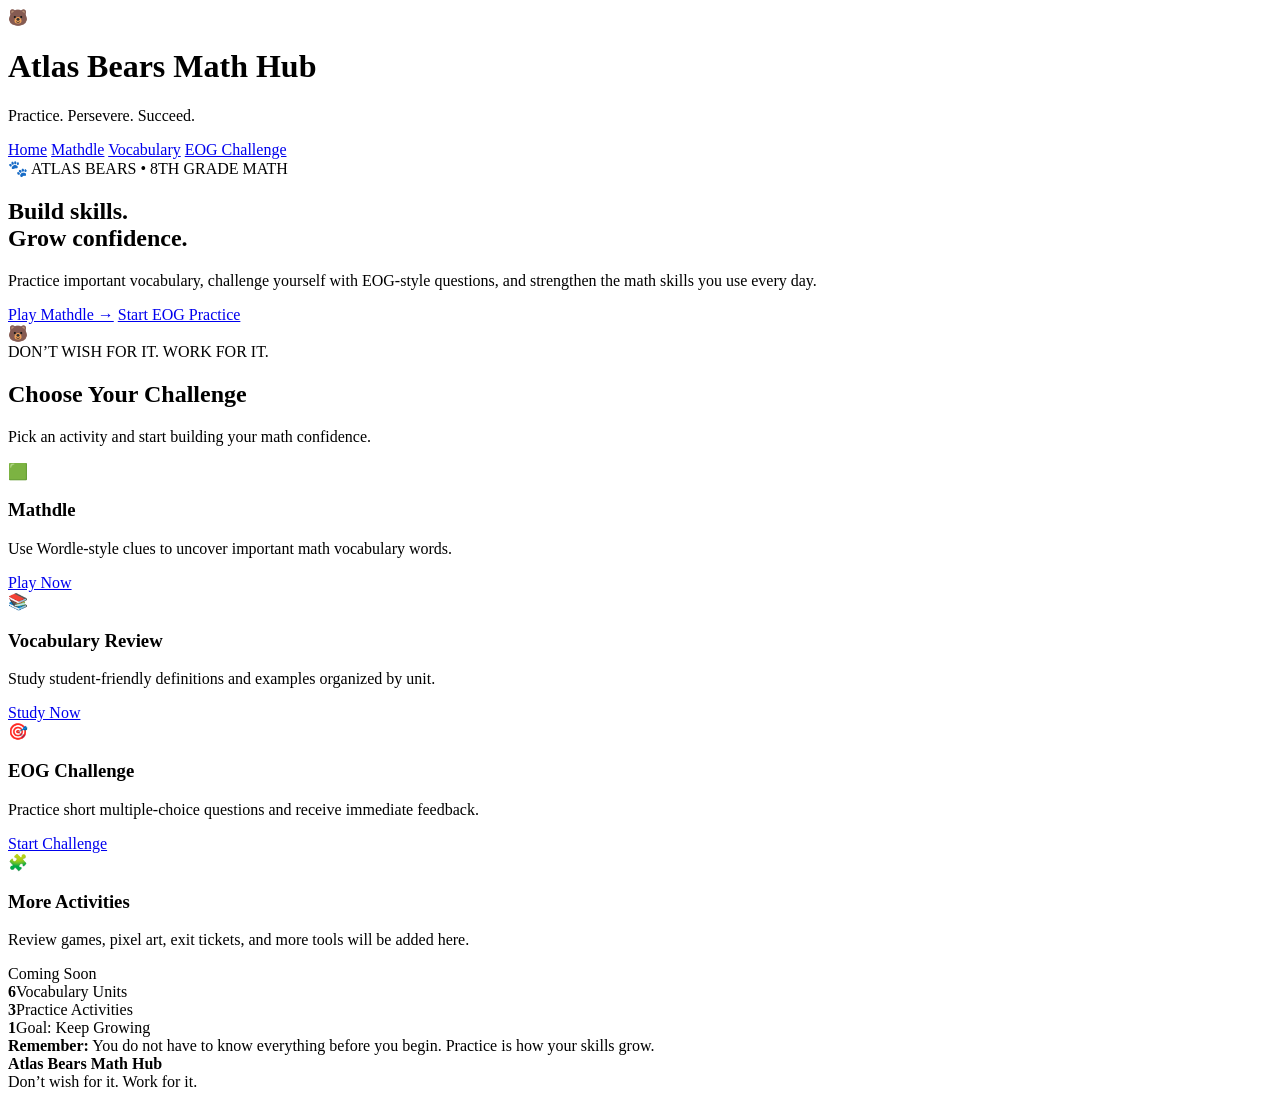
==== index.html @ 7f285920 "Add files via upload" ====
<!DOCTYPE html>
<html lang="en">
<head>
  <meta charset="UTF-8">
  <meta name="viewport" content="width=device-width, initial-scale=1.0">
  <meta name="theme-color" content="#111111">
  <title>Atlas Bears Math Hub</title>
  <link rel="stylesheet" href="assets/styles.css">
</head>
<body>
<header class="topbar">
  <div class="brand">
    <div class="brand-left">
      <div class="brand-mark" aria-hidden="true">🐻</div>
      <div>
        <h1>Atlas Bears Math Hub</h1>
        <p>Practice. Persevere. Succeed.</p>
      </div>
    </div>
    <nav aria-label="Main navigation">
      <a class="active" href="index.html">Home</a>
      <a href="mathdle.html">Mathdle</a>
      <a href="vocabulary.html">Vocabulary</a>
      <a href="eog-challenge.html">EOG Challenge</a>
    </nav>
  </div>
</header>

<main>
  <section class="hero">
    <div class="hero-copy">
      <div class="eyebrow">🐾 ATLAS BEARS • 8TH GRADE MATH</div>
      <h2>Build skills.<br><span>Grow confidence.</span></h2>
      <p>Practice important vocabulary, challenge yourself with EOG-style questions, and strengthen the math skills you use every day.</p>
      <div class="hero-actions">
        <a class="btn gold" href="mathdle.html">Play Mathdle →</a>
        <a class="btn secondary" href="eog-challenge.html">Start EOG Practice</a>
      </div>
    </div>
    <div class="hero-art" aria-hidden="true">
      <div class="mascot-ring">🐻</div>
    </div>
  </section>

  <div class="motto-strip">DON’T WISH FOR IT. WORK FOR IT.</div>

  <div class="section-heading">
    <div>
      <h2>Choose Your Challenge</h2>
      <p>Pick an activity and start building your math confidence.</p>
    </div>
  </div>

  <section class="grid">
    <article class="card">
      <div class="icon">🟩</div>
      <h3>Mathdle</h3>
      <p>Use Wordle-style clues to uncover important math vocabulary words.</p>
      <a class="btn primary" href="mathdle.html">Play Now</a>
    </article>

    <article class="card">
      <div class="icon">📚</div>
      <h3>Vocabulary Review</h3>
      <p>Study student-friendly definitions and examples organized by unit.</p>
      <a class="btn gold" href="vocabulary.html">Study Now</a>
    </article>

    <article class="card">
      <div class="icon">🎯</div>
      <h3>EOG Challenge</h3>
      <p>Practice short multiple-choice questions and receive immediate feedback.</p>
      <a class="btn primary" href="eog-challenge.html">Start Challenge</a>
    </article>

    <article class="card">
      <div class="icon">🧩</div>
      <h3>More Activities</h3>
      <p>Review games, pixel art, exit tickets, and more tools will be added here.</p>
      <span class="btn secondary">Coming Soon</span>
    </article>
  </section>

  <section class="quick-stats" aria-label="Site highlights">
    <div class="stat"><strong>6</strong><span>Vocabulary Units</span></div>
    <div class="stat"><strong>3</strong><span>Practice Activities</span></div>
    <div class="stat"><strong>1</strong><span>Goal: Keep Growing</span></div>
  </section>

  <div class="notice">
    <strong>Remember:</strong> You do not have to know everything before you begin. Practice is how your skills grow.
  </div>
</main>

<footer class="footer">
  <strong>Atlas Bears Math Hub</strong><br>
  Don’t wish for it. Work for it.
</footer>
</body>
</html>
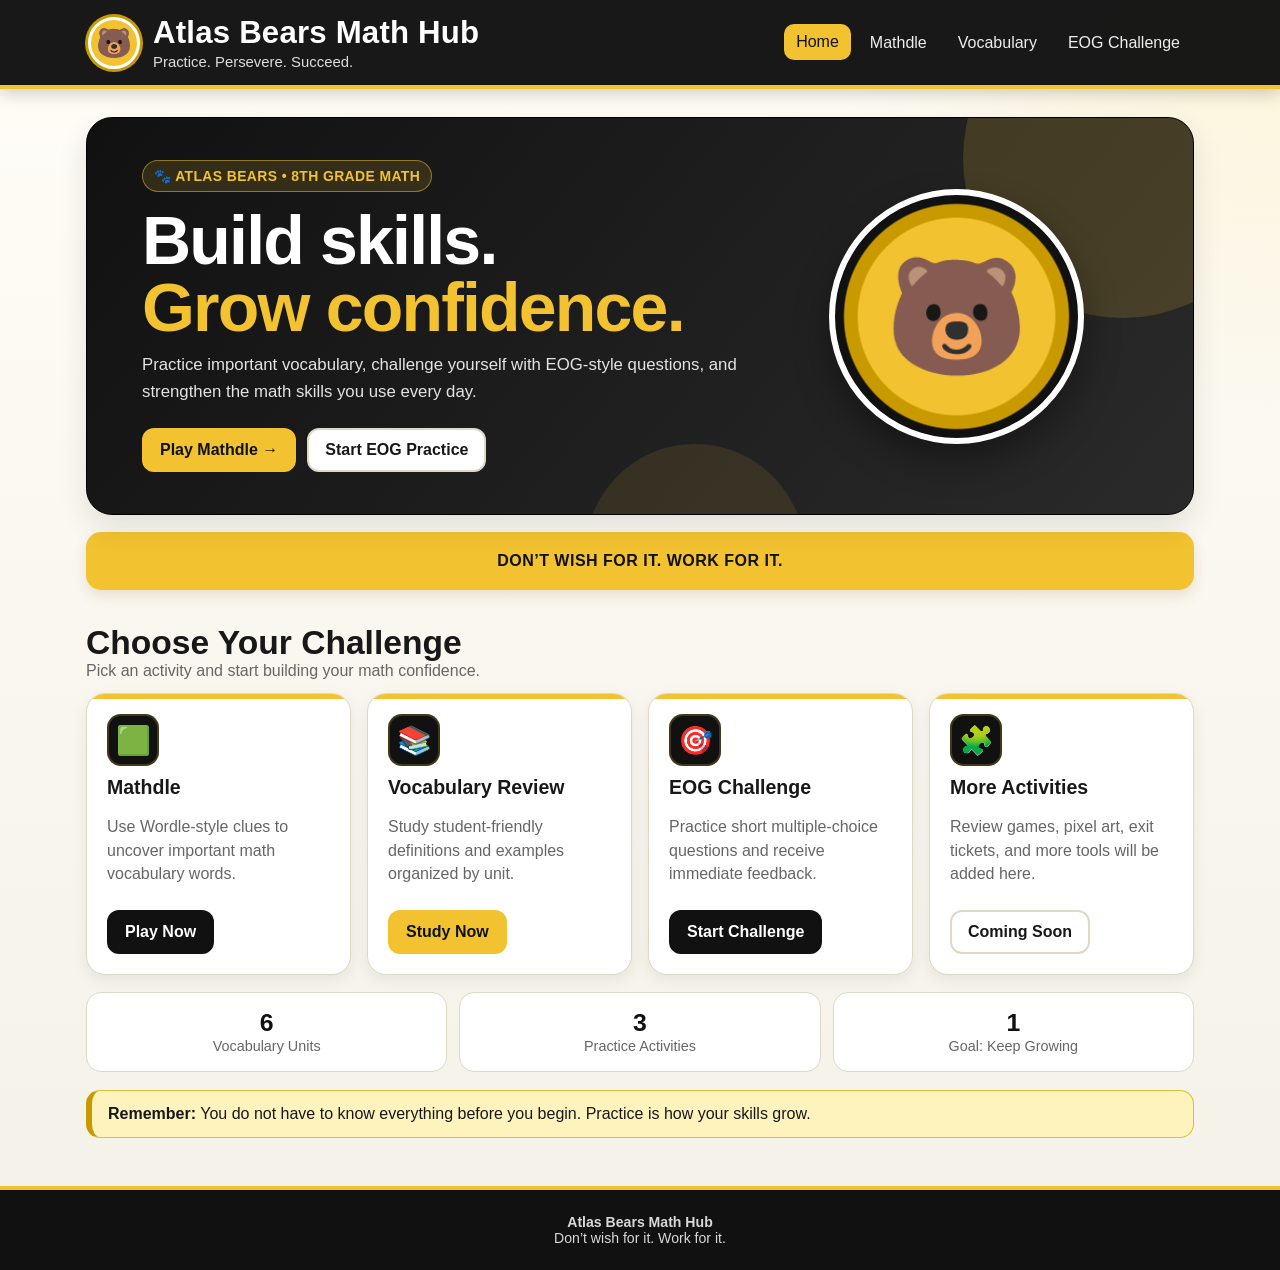
==== commit a4b7aded: "Add files via upload" ====
--- a/index.html
+++ b/index.html
@@ -5,7 +5,7 @@
   <meta name="viewport" content="width=device-width, initial-scale=1.0">
   <meta name="theme-color" content="#111111">
   <title>Atlas Bears Math Hub</title>
-  <link rel="stylesheet" href="assets/styles.css">
+  <link rel="stylesheet" href="styles.css">
 </head>
 <body>
 <header class="topbar">
--- a/styles.css
+++ b/styles.css
@@ -0,0 +1,311 @@
+
+:root{
+  --black:#111111;
+  --black-2:#1b1b1b;
+  --black-3:#2a2a2a;
+  --gold:#f2c230;
+  --gold-dark:#c99a00;
+  --gold-soft:#fff3bd;
+  --cream:#fffdf6;
+  --white:#ffffff;
+  --ink:#181818;
+  --muted:#666666;
+  --green:#538d4e;
+  --yellow:#b59f3b;
+  --gray:#787c7e;
+  --border:#ded8c7;
+  --shadow:0 12px 30px rgba(0,0,0,.10);
+}
+*{box-sizing:border-box}
+html{scroll-behavior:smooth}
+body{
+  margin:0;
+  font-family:Arial,Helvetica,sans-serif;
+  color:var(--ink);
+  background:
+    radial-gradient(circle at top right,rgba(242,194,48,.15),transparent 28rem),
+    linear-gradient(180deg,#fffdf7,#f4f1e8);
+}
+a{text-decoration:none;color:inherit}
+button,input,select,textarea{font:inherit}
+button{cursor:pointer}
+.hidden{display:none!important}
+
+.topbar{
+  position:sticky;
+  top:0;
+  z-index:20;
+  background:rgba(17,17,17,.97);
+  color:white;
+  border-bottom:4px solid var(--gold);
+  box-shadow:0 5px 16px rgba(0,0,0,.18);
+}
+.brand{
+  max-width:1140px;
+  margin:auto;
+  padding:15px 18px;
+  display:flex;
+  align-items:center;
+  justify-content:space-between;
+  gap:18px;
+}
+.brand-left{display:flex;align-items:center;gap:13px}
+.brand-mark{
+  width:52px;
+  height:52px;
+  border-radius:50%;
+  display:grid;
+  place-items:center;
+  background:var(--gold);
+  color:var(--black);
+  border:3px solid white;
+  box-shadow:0 0 0 3px var(--gold-dark);
+  font-size:29px;
+}
+.brand h1{font-size:clamp(1.25rem,3.5vw,1.95rem);margin:0;letter-spacing:.2px}
+.brand p{margin:3px 0 0;color:#ddd;font-size:.93rem}
+nav{display:flex;gap:7px;flex-wrap:wrap}
+nav a{
+  padding:9px 12px;
+  border-radius:10px;
+  color:#eee;
+  transition:.18s ease;
+}
+nav a:hover,nav a.active{
+  background:var(--gold);
+  color:var(--black);
+  transform:translateY(-1px);
+}
+
+main{max-width:1140px;margin:auto;padding:28px 16px 48px}
+
+.hero{
+  overflow:hidden;
+  position:relative;
+  min-height:390px;
+  display:grid;
+  align-items:center;
+  grid-template-columns:1.25fr .75fr;
+  gap:26px;
+  background:linear-gradient(130deg,var(--black),var(--black-3));
+  color:white;
+  border:1px solid #000;
+  border-radius:26px;
+  padding:42px clamp(22px,5vw,55px);
+  box-shadow:var(--shadow);
+}
+.hero:before{
+  content:"";
+  position:absolute;
+  width:320px;height:320px;
+  right:-90px;top:-120px;
+  border-radius:50%;
+  background:rgba(242,194,48,.16);
+}
+.hero:after{
+  content:"";
+  position:absolute;
+  width:220px;height:220px;
+  left:45%;bottom:-150px;
+  border-radius:50%;
+  background:rgba(242,194,48,.10);
+}
+.hero-copy,.hero-art{position:relative;z-index:1}
+.eyebrow{
+  display:inline-flex;
+  align-items:center;
+  gap:8px;
+  background:rgba(242,194,48,.14);
+  border:1px solid rgba(242,194,48,.5);
+  color:var(--gold);
+  padding:7px 11px;
+  border-radius:999px;
+  font-weight:700;
+  font-size:.87rem;
+  letter-spacing:.4px;
+}
+.hero h2{
+  margin:15px 0 12px;
+  font-size:clamp(2.2rem,6vw,4.25rem);
+  line-height:.98;
+  letter-spacing:-1.8px;
+}
+.hero h2 span{color:var(--gold)}
+.hero p{max-width:680px;margin:0;line-height:1.6;color:#e3e3e3;font-size:1.05rem}
+.hero-actions{display:flex;gap:11px;flex-wrap:wrap;margin-top:22px}
+.hero-art{
+  display:grid;
+  place-items:center;
+  min-height:250px;
+}
+.mascot-ring{
+  width:min(255px,65vw);
+  aspect-ratio:1;
+  border-radius:50%;
+  display:grid;
+  place-items:center;
+  background:radial-gradient(circle,var(--gold) 0 57%,var(--gold-dark) 58% 65%,var(--black) 66%);
+  border:6px solid white;
+  box-shadow:0 18px 35px rgba(0,0,0,.35);
+  font-size:115px;
+  animation:float 3.2s ease-in-out infinite;
+}
+@keyframes float{50%{transform:translateY(-8px)}}
+
+.motto-strip{
+  margin:17px 0 0;
+  display:flex;
+  align-items:center;
+  justify-content:center;
+  text-align:center;
+  min-height:58px;
+  padding:12px 18px;
+  background:var(--gold);
+  color:var(--black);
+  border-radius:15px;
+  font-weight:900;
+  letter-spacing:.5px;
+  box-shadow:0 6px 14px rgba(130,95,0,.15);
+}
+
+.section-heading{
+  display:flex;
+  align-items:end;
+  justify-content:space-between;
+  gap:16px;
+  margin:34px 0 13px;
+}
+.section-heading h2,.section-title{margin:0;font-size:clamp(1.55rem,4vw,2.1rem)}
+.section-heading p{margin:0;color:var(--muted)}
+
+.grid{
+  display:grid;
+  grid-template-columns:repeat(auto-fit,minmax(235px,1fr));
+  gap:16px;
+}
+.card{
+  position:relative;
+  overflow:hidden;
+  background:white;
+  border:1px solid var(--border);
+  border-radius:19px;
+  padding:20px;
+  box-shadow:0 5px 16px rgba(0,0,0,.07);
+  transition:transform .18s ease,box-shadow .18s ease,border-color .18s ease;
+}
+.card:hover{
+  transform:translateY(-4px);
+  box-shadow:0 13px 24px rgba(0,0,0,.12);
+  border-color:var(--gold-dark);
+}
+.card:before{
+  content:"";
+  position:absolute;
+  top:0;left:0;right:0;
+  height:5px;
+  background:var(--gold);
+}
+.card h3{margin:10px 0 7px;font-size:1.22rem}
+.card p{color:var(--muted);line-height:1.48}
+.card .icon{
+  width:52px;height:52px;
+  display:grid;place-items:center;
+  border-radius:14px;
+  background:var(--black);
+  color:var(--gold);
+  font-size:28px;
+  box-shadow:inset 0 0 0 2px rgba(242,194,48,.22);
+}
+.card .btn{margin-top:8px;display:inline-flex}
+
+.btn{
+  border:none;
+  border-radius:12px;
+  padding:11px 16px;
+  font-weight:800;
+  display:inline-flex;
+  align-items:center;
+  justify-content:center;
+  gap:7px;
+  transition:.16s ease;
+}
+.btn:hover{transform:translateY(-2px)}
+.primary{background:var(--black);color:white;border:2px solid var(--black)}
+.primary:hover{background:var(--black-3)}
+.gold{background:var(--gold);color:var(--black);border:2px solid var(--gold)}
+.gold:hover{background:#ffd84f}
+.secondary{background:white;color:var(--ink);border:2px solid var(--border)}
+.secondary:hover{border-color:var(--gold-dark)}
+.danger{background:#feecec;color:#a52828;border:1px solid #e9bcbc}
+
+.quick-stats{
+  display:grid;
+  grid-template-columns:repeat(3,1fr);
+  gap:12px;
+  margin-top:17px;
+}
+.stat{
+  background:white;
+  border:1px solid var(--border);
+  border-radius:15px;
+  padding:16px;
+  text-align:center;
+}
+.stat strong{display:block;font-size:1.55rem;color:var(--black)}
+.stat span{color:var(--muted);font-size:.9rem}
+
+.notice{
+  background:var(--gold-soft);
+  border:1px solid #dfbd3c;
+  border-left:6px solid var(--gold-dark);
+  border-radius:14px;
+  padding:14px 16px;
+  margin-top:18px;
+}
+.panel{
+  background:white;
+  border:1px solid var(--border);
+  border-radius:20px;
+  padding:21px;
+  margin-bottom:16px;
+  box-shadow:var(--shadow)
+}
+.actions{display:flex;gap:10px;justify-content:center;flex-wrap:wrap;margin-top:16px}
+.footer{
+  background:var(--black);
+  color:#d8d8d8;
+  text-align:center;
+  font-size:.88rem;
+  padding:24px 15px;
+  border-top:4px solid var(--gold);
+}
+label{display:block;font-weight:800;margin:10px 0 5px}
+input,select,textarea{
+  width:100%;
+  border:1px solid var(--border);
+  border-radius:10px;
+  padding:11px;
+  background:white;
+}
+select:focus,input:focus,textarea:focus{outline:3px solid rgba(242,194,48,.32);border-color:var(--gold-dark)}
+.small{font-size:.88rem;color:#666;line-height:1.4}
+
+@media(max-width:820px){
+  .brand{align-items:flex-start;flex-direction:column}
+  nav{width:100%}
+  .hero{grid-template-columns:1fr;text-align:center;padding-top:34px}
+  .hero-copy p{margin-inline:auto}
+  .hero-actions{justify-content:center}
+  .hero-art{min-height:210px}
+  .mascot-ring{width:205px;font-size:92px}
+  .section-heading{align-items:flex-start;flex-direction:column}
+}
+@media(max-width:560px){
+  nav{display:grid;grid-template-columns:repeat(2,1fr)}
+  nav a{text-align:center}
+  .quick-stats{grid-template-columns:1fr}
+  .hero{border-radius:19px}
+}
+@media(prefers-reduced-motion:reduce){
+  *{animation:none!important;transition:none!important;scroll-behavior:auto!important}
+}
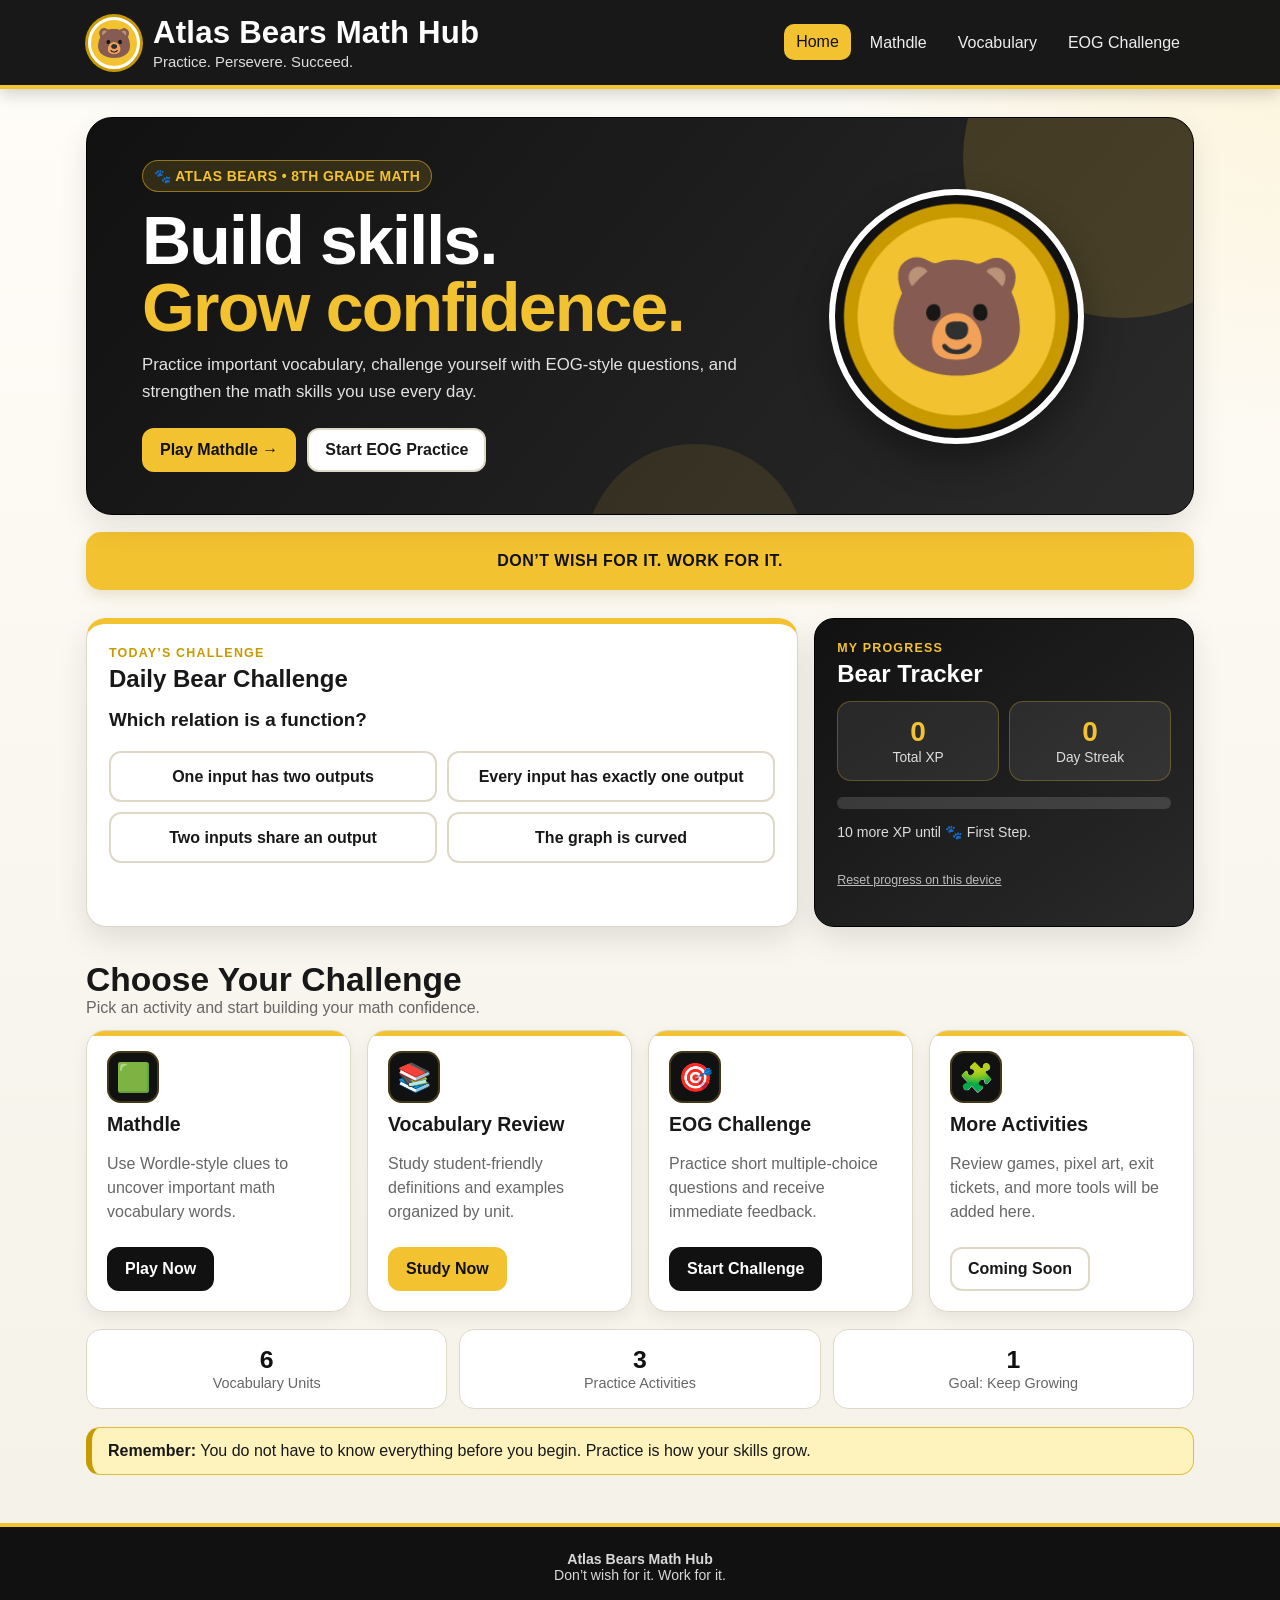
==== commit 09947cd1: "Add files via upload" ====
--- a/index.html
+++ b/index.html
@@ -43,6 +43,38 @@
   </section>
 
   <div class="motto-strip">DON’T WISH FOR IT. WORK FOR IT.</div>
+
+
+  <section class="phase2-dashboard" aria-labelledby="daily-title">
+    <div class="daily-card">
+      <div class="dashboard-label">TODAY’S CHALLENGE</div>
+      <h2 id="daily-title">Daily Bear Challenge</h2>
+      <p id="daily-question" class="daily-question">Loading today’s problem…</p>
+      <div id="daily-answers" class="daily-answers" aria-label="Answer choices"></div>
+      <div id="daily-feedback" class="daily-feedback" aria-live="polite"></div>
+    </div>
+
+    <aside class="progress-card" aria-labelledby="progress-title">
+      <div class="dashboard-label">MY PROGRESS</div>
+      <h2 id="progress-title">Bear Tracker</h2>
+      <div class="progress-grid">
+        <div class="progress-stat">
+          <strong id="xp-total">0</strong>
+          <span>Total XP</span>
+        </div>
+        <div class="progress-stat">
+          <strong id="streak-total">0</strong>
+          <span>Day Streak</span>
+        </div>
+      </div>
+      <div class="xp-bar" aria-label="XP progress toward next badge">
+        <div id="xp-fill" class="xp-fill"></div>
+      </div>
+      <p id="next-badge" class="small progress-message">Complete today’s challenge to earn XP.</p>
+      <div id="badge-list" class="badge-list" aria-label="Earned badges"></div>
+      <button id="reset-progress" class="text-button" type="button">Reset progress on this device</button>
+    </aside>
+  </section>
 
   <div class="section-heading">
     <div>
@@ -96,5 +128,6 @@
   <strong>Atlas Bears Math Hub</strong><br>
   Don’t wish for it. Work for it.
 </footer>
+  <script src="phase2.js"></script>
 </body>
 </html>
--- a/styles.css
+++ b/styles.css
@@ -309,3 +309,134 @@
 @media(prefers-reduced-motion:reduce){
   *{animation:none!important;transition:none!important;scroll-behavior:auto!important}
 }
+
+
+/* Phase 2 student dashboard */
+.phase2-dashboard{
+  display:grid;
+  grid-template-columns:minmax(0,1.5fr) minmax(270px,.8fr);
+  gap:16px;
+  margin-top:28px;
+}
+.daily-card,.progress-card{
+  background:white;
+  border:1px solid var(--border);
+  border-radius:20px;
+  padding:22px;
+  box-shadow:var(--shadow);
+}
+.daily-card{border-top:6px solid var(--gold)}
+.progress-card{
+  background:linear-gradient(145deg,var(--black),var(--black-3));
+  color:white;
+  border-color:#000;
+}
+.dashboard-label{
+  color:var(--gold-dark);
+  font-size:.78rem;
+  font-weight:900;
+  letter-spacing:1.2px;
+}
+.progress-card .dashboard-label{color:var(--gold)}
+.daily-card h2,.progress-card h2{margin:5px 0 13px}
+.daily-question{
+  font-size:1.18rem;
+  line-height:1.5;
+  font-weight:700;
+  margin:12px 0 17px;
+}
+.daily-answers{
+  display:grid;
+  grid-template-columns:repeat(2,minmax(0,1fr));
+  gap:10px;
+}
+.answer-button{
+  min-height:51px;
+  padding:11px;
+  border:2px solid var(--border);
+  background:white;
+  border-radius:12px;
+  font-weight:800;
+  color:var(--ink);
+}
+.answer-button:hover:not(:disabled){
+  border-color:var(--gold-dark);
+  background:var(--gold-soft);
+  transform:translateY(-1px);
+}
+.answer-button:disabled{cursor:default;opacity:.8}
+.answer-button.correct{
+  background:#e8f6e6;
+  border-color:#538d4e;
+}
+.answer-button.incorrect{
+  background:#fde8e8;
+  border-color:#b54141;
+}
+.daily-feedback{
+  min-height:28px;
+  margin-top:13px;
+  font-weight:800;
+  line-height:1.4;
+}
+.progress-grid{
+  display:grid;
+  grid-template-columns:1fr 1fr;
+  gap:10px;
+}
+.progress-stat{
+  padding:14px 8px;
+  border-radius:14px;
+  text-align:center;
+  background:rgba(255,255,255,.08);
+  border:1px solid rgba(242,194,48,.28);
+}
+.progress-stat strong{
+  display:block;
+  color:var(--gold);
+  font-size:1.75rem;
+}
+.progress-stat span{font-size:.86rem;color:#ddd}
+.xp-bar{
+  height:12px;
+  margin-top:16px;
+  overflow:hidden;
+  border-radius:999px;
+  background:rgba(255,255,255,.14);
+}
+.xp-fill{
+  height:100%;
+  width:0;
+  border-radius:inherit;
+  background:var(--gold);
+  transition:width .4s ease;
+}
+.progress-message{color:#ddd}
+.badge-list{display:flex;flex-wrap:wrap;gap:8px;margin:12px 0}
+.badge{
+  display:inline-flex;
+  align-items:center;
+  gap:5px;
+  padding:7px 9px;
+  border-radius:999px;
+  background:var(--gold);
+  color:var(--black);
+  font-size:.78rem;
+  font-weight:900;
+}
+.text-button{
+  border:0;
+  padding:4px 0;
+  background:transparent;
+  color:#bbb;
+  text-decoration:underline;
+  font-size:.78rem;
+}
+.text-button:hover{color:white}
+
+@media(max-width:820px){
+  .phase2-dashboard{grid-template-columns:1fr}
+}
+@media(max-width:560px){
+  .daily-answers{grid-template-columns:1fr}
+}
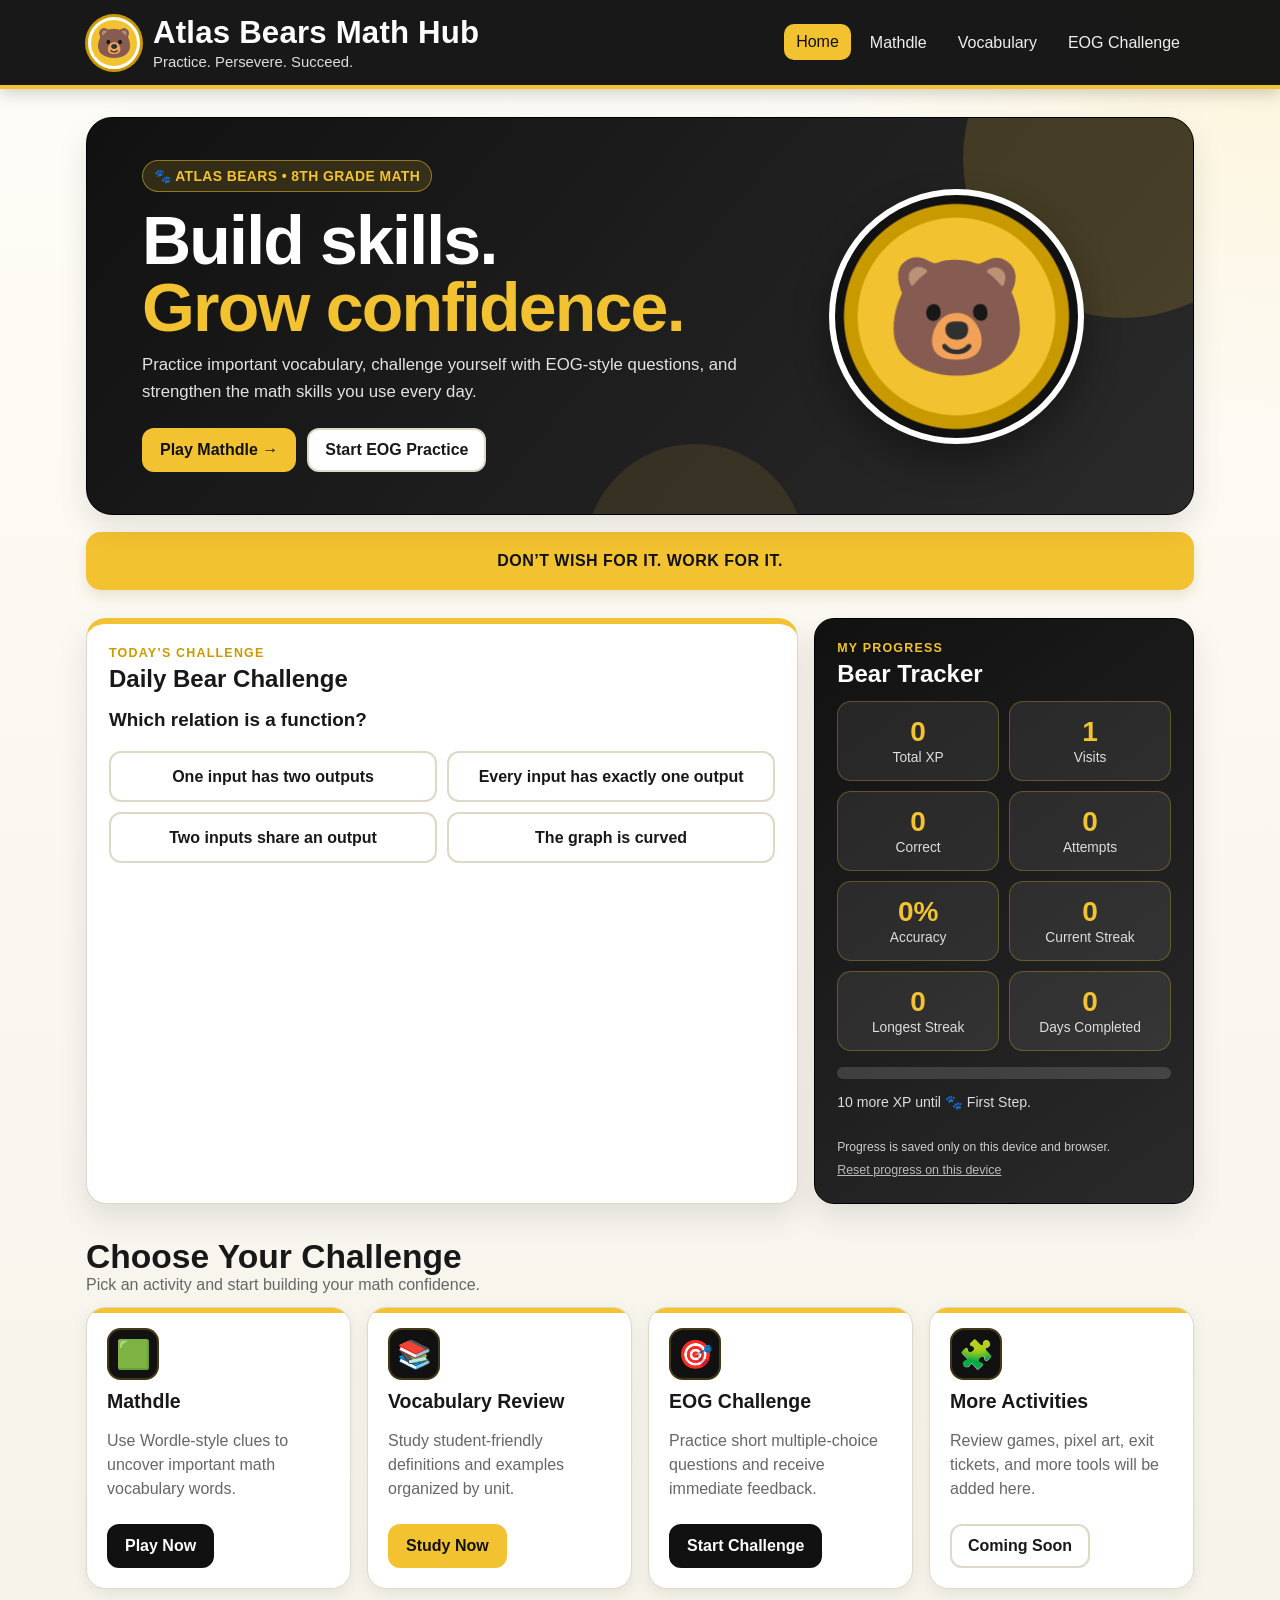
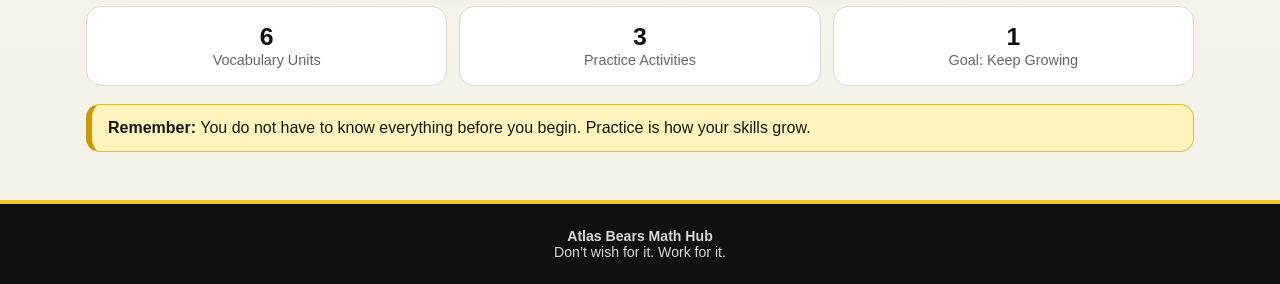
==== commit 4d2401d5: "Add files via upload" ====
--- a/index.html
+++ b/index.html
@@ -54,26 +54,55 @@
       <div id="daily-feedback" class="daily-feedback" aria-live="polite"></div>
     </div>
 
+    
     <aside class="progress-card" aria-labelledby="progress-title">
       <div class="dashboard-label">MY PROGRESS</div>
       <h2 id="progress-title">Bear Tracker</h2>
-      <div class="progress-grid">
+
+      <div class="progress-grid progress-grid-wide">
         <div class="progress-stat">
           <strong id="xp-total">0</strong>
           <span>Total XP</span>
         </div>
         <div class="progress-stat">
+          <strong id="visit-total">0</strong>
+          <span>Visits</span>
+        </div>
+        <div class="progress-stat">
+          <strong id="correct-total">0</strong>
+          <span>Correct</span>
+        </div>
+        <div class="progress-stat">
+          <strong id="attempt-total">0</strong>
+          <span>Attempts</span>
+        </div>
+        <div class="progress-stat">
+          <strong id="accuracy-total">0%</strong>
+          <span>Accuracy</span>
+        </div>
+        <div class="progress-stat">
           <strong id="streak-total">0</strong>
-          <span>Day Streak</span>
+          <span>Current Streak</span>
+        </div>
+        <div class="progress-stat">
+          <strong id="longest-streak-total">0</strong>
+          <span>Longest Streak</span>
+        </div>
+        <div class="progress-stat">
+          <strong id="completed-total">0</strong>
+          <span>Days Completed</span>
         </div>
       </div>
+
       <div class="xp-bar" aria-label="XP progress toward next badge">
         <div id="xp-fill" class="xp-fill"></div>
       </div>
       <p id="next-badge" class="small progress-message">Complete today’s challenge to earn XP.</p>
       <div id="badge-list" class="badge-list" aria-label="Earned badges"></div>
+      <p class="device-note">Progress is saved only on this device and browser.</p>
       <button id="reset-progress" class="text-button" type="button">Reset progress on this device</button>
     </aside>
+
   </section>
 
   <div class="section-heading">
--- a/styles.css
+++ b/styles.css
@@ -440,3 +440,20 @@
 @media(max-width:560px){
   .daily-answers{grid-template-columns:1fr}
 }
+
+
+/* Phase 2B expanded device tracking */
+.progress-grid-wide{
+  grid-template-columns:repeat(2,minmax(0,1fr));
+}
+.device-note{
+  margin:10px 0 4px;
+  color:#cfcfcf;
+  font-size:.76rem;
+  line-height:1.35;
+}
+@media(min-width:1100px){
+  .progress-card .progress-grid-wide{
+    grid-template-columns:repeat(2,minmax(0,1fr));
+  }
+}
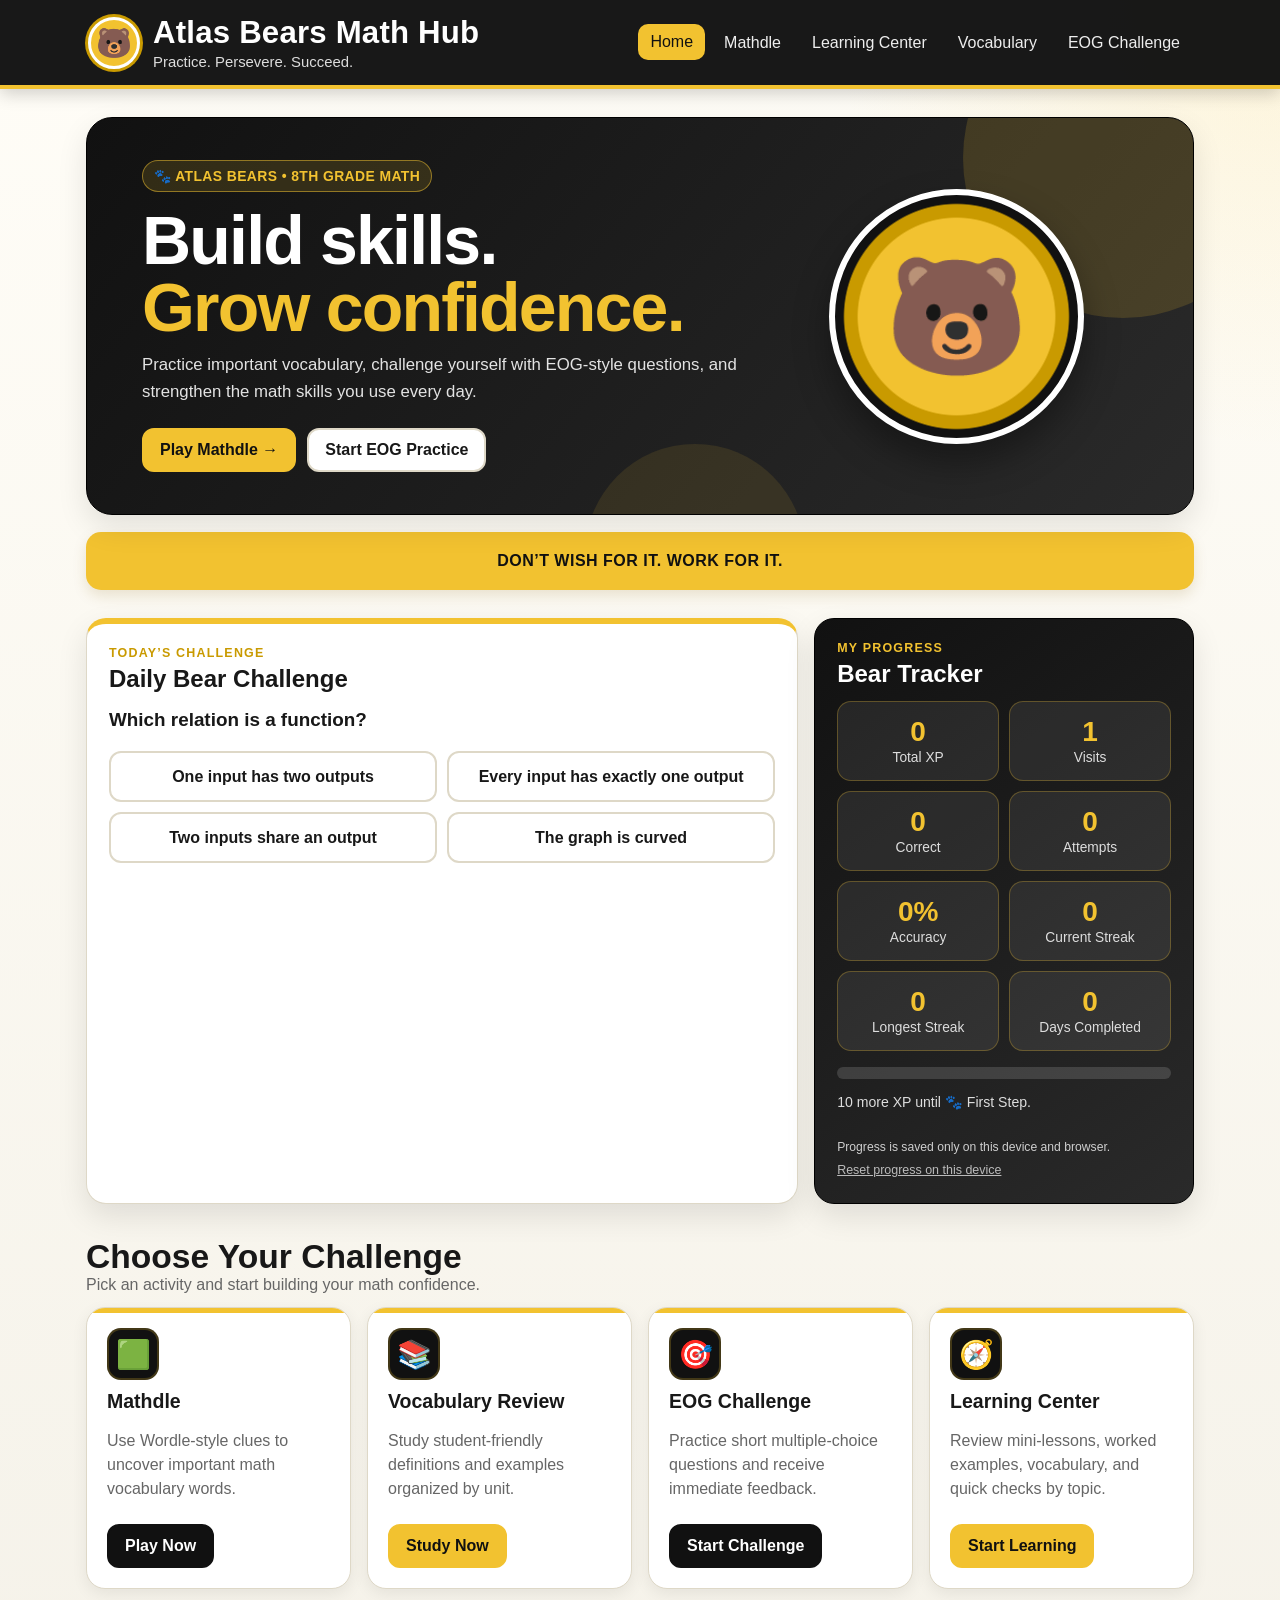
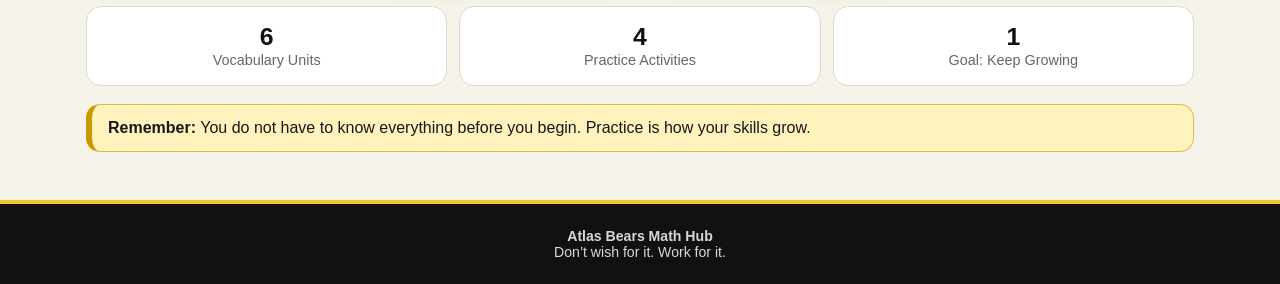
==== commit 20695855: "Add files via upload" ====
--- a/index.html
+++ b/index.html
@@ -20,6 +20,7 @@
     <nav aria-label="Main navigation">
       <a class="active" href="index.html">Home</a>
       <a href="mathdle.html">Mathdle</a>
+      <a href="learning-center.html">Learning Center</a>
       <a href="vocabulary.html">Vocabulary</a>
       <a href="eog-challenge.html">EOG Challenge</a>
     </nav>
@@ -135,16 +136,16 @@
     </article>
 
     <article class="card">
-      <div class="icon">🧩</div>
-      <h3>More Activities</h3>
-      <p>Review games, pixel art, exit tickets, and more tools will be added here.</p>
-      <span class="btn secondary">Coming Soon</span>
+      <div class="icon">🧭</div>
+      <h3>Learning Center</h3>
+      <p>Review mini-lessons, worked examples, vocabulary, and quick checks by topic.</p>
+      <a class="btn gold" href="learning-center.html">Start Learning</a>
     </article>
   </section>
 
   <section class="quick-stats" aria-label="Site highlights">
     <div class="stat"><strong>6</strong><span>Vocabulary Units</span></div>
-    <div class="stat"><strong>3</strong><span>Practice Activities</span></div>
+    <div class="stat"><strong>4</strong><span>Practice Activities</span></div>
     <div class="stat"><strong>1</strong><span>Goal: Keep Growing</span></div>
   </section>
 
--- a/styles.css
+++ b/styles.css
@@ -457,3 +457,19 @@
     grid-template-columns:repeat(2,minmax(0,1fr));
   }
 }
+
+
+/* Learning Center */
+.learning-hero{display:grid;grid-template-columns:1.5fr .7fr;gap:24px;align-items:center;margin:28px 0;padding:34px;border-radius:22px;background:linear-gradient(135deg,#111,#282828);color:#fff;border-bottom:5px solid var(--gold)}
+.learning-hero h2{font-size:clamp(2rem,4vw,3.2rem);margin:7px 0 10px}.learning-hero p{color:#ddd;max-width:700px;font-size:1.05rem}
+.learning-summary{background:rgba(255,255,255,.08);border:1px solid rgba(242,194,48,.35);border-radius:18px;padding:20px;text-align:center}.learning-summary strong{display:block;color:var(--gold);font-size:2.6rem}.learning-summary span{font-size:.9rem;color:#ddd}
+.learning-progress{height:12px;background:rgba(255,255,255,.14);border-radius:999px;margin-top:14px;overflow:hidden}.learning-progress div{height:100%;width:0;background:var(--gold);transition:width .35s ease}
+.learning-toolbar{display:grid;grid-template-columns:1fr 1fr;gap:18px;align-items:end}.learning-toolbar label{display:block;font-weight:800;margin-bottom:7px}.learning-toolbar input,.learning-toolbar select{width:100%;padding:12px;border:2px solid var(--border);border-radius:10px;background:#fff;font:inherit}
+.strand-sections{display:grid;gap:24px;margin-top:24px}.strand-group{background:#fff;border:1px solid var(--border);border-radius:20px;padding:22px;box-shadow:var(--shadow)}
+.strand-heading{display:flex;justify-content:space-between;align-items:center;border-bottom:2px solid var(--gold);padding-bottom:12px;margin-bottom:16px}.strand-heading>div{display:flex;align-items:center;gap:10px}.strand-heading h2{margin:0}.strand-heading>span{font-size:.85rem;color:var(--muted);font-weight:700}.strand-icon{font-size:1.7rem}
+.topic-grid{display:grid;grid-template-columns:repeat(auto-fit,minmax(230px,1fr));gap:14px}.topic-card{display:flex;flex-direction:column;border:2px solid var(--border);border-radius:16px;padding:17px;background:#fff;min-height:225px}.topic-card:hover{border-color:var(--gold);transform:translateY(-2px)}.topic-card.reviewed{background:#fffaf0;border-color:#e2bd49}.topic-card h3{margin:12px 0 8px}.topic-card p{color:var(--muted);flex:1}.topic-card .btn{width:100%;margin-top:12px}.topic-card-top{display:flex;justify-content:space-between;gap:8px;align-items:center}.review-status{font-size:.74rem;font-weight:800;color:var(--muted)}
+.standard-tag{display:inline-block;background:var(--gold-soft);border:1px solid #e8cf76;color:#5a4600;border-radius:999px;padding:5px 9px;font-size:.75rem;font-weight:900}
+.lesson-view{position:relative;margin:28px 0;padding:28px;background:#fff;border:2px solid var(--gold);border-radius:22px;box-shadow:var(--shadow)}.lesson-close{position:absolute;right:16px;top:10px;border:0;background:transparent;font-size:2rem;line-height:1;cursor:pointer}.lesson-view>h2{font-size:2rem;margin:6px 0}.lesson-layout{display:grid;grid-template-columns:1.4fr .7fr;gap:20px;margin-top:20px}.lesson-main{display:grid;gap:15px}.lesson-block{padding:19px;border:1px solid var(--border);border-radius:15px;background:#fafafa}.lesson-block h3{margin-top:0}.lesson-block li{margin:8px 0;line-height:1.45}.example-block{background:#fff8dd;border-color:#ebd37b}.example-question{font-weight:850;font-size:1.05rem}.example-answer{font-weight:900;border-top:1px solid #ddc56b;padding-top:10px}
+.quick-check-card{background:#171717;color:#fff;border-radius:18px;padding:22px;align-self:start;position:sticky;top:15px}.quick-check-card h3{font-size:1.6rem;margin:5px 0 12px}.check-choices{display:grid;gap:9px;margin:15px 0}.check-choices button{padding:11px;text-align:left;border-radius:10px;border:2px solid #555;background:#fff;color:#111;font-weight:800}.check-choices button:hover:not(:disabled){border-color:var(--gold)}.check-choices button.correct{background:#e8f6e6;border-color:#538d4e}.check-choices button.incorrect{background:#fde8e8;border-color:#b54141}.check-feedback{min-height:45px;line-height:1.4;font-weight:700}.quick-check-card .btn{width:100%}
+@media(max-width:850px){.learning-hero,.lesson-layout{grid-template-columns:1fr}.quick-check-card{position:static}.learning-toolbar{grid-template-columns:1fr}}
+@media(max-width:560px){.learning-hero{padding:24px}.strand-group{padding:15px}.lesson-view{padding:20px}.topic-card-top{align-items:flex-start;flex-direction:column}}
